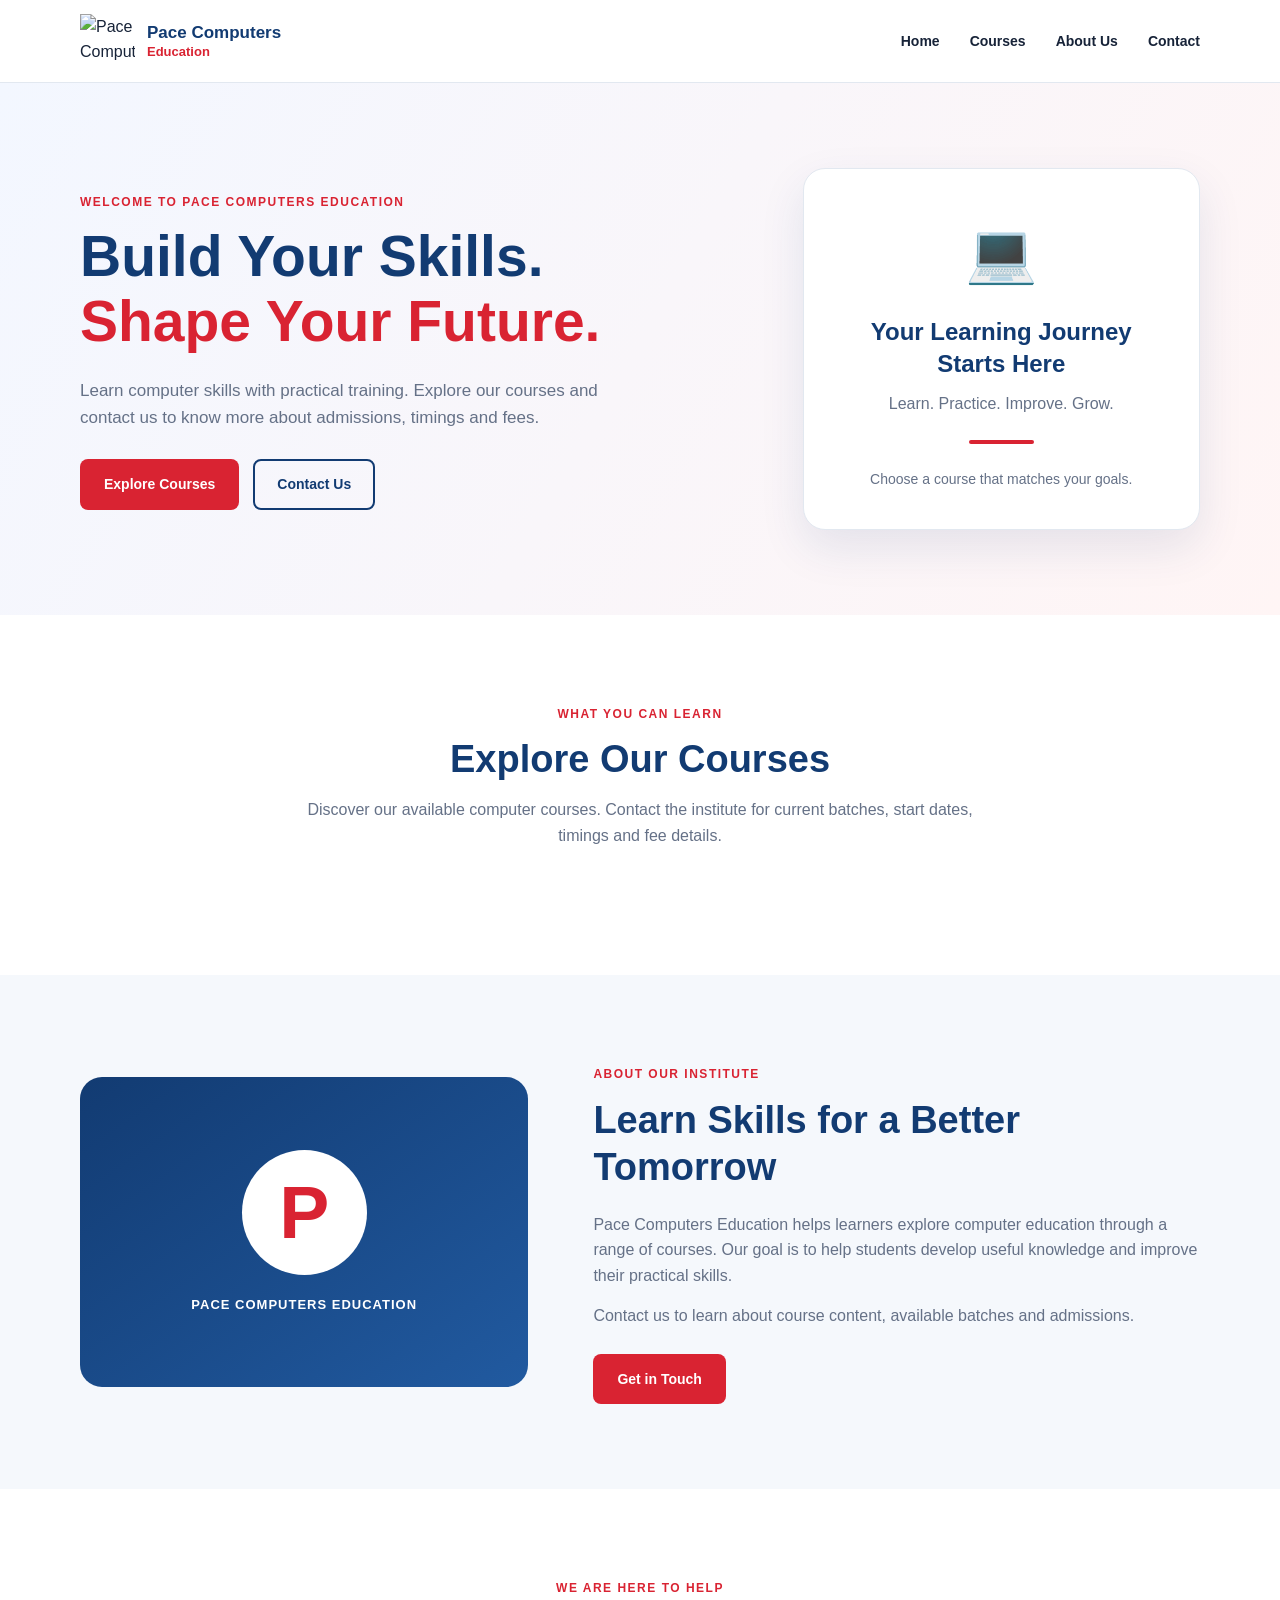
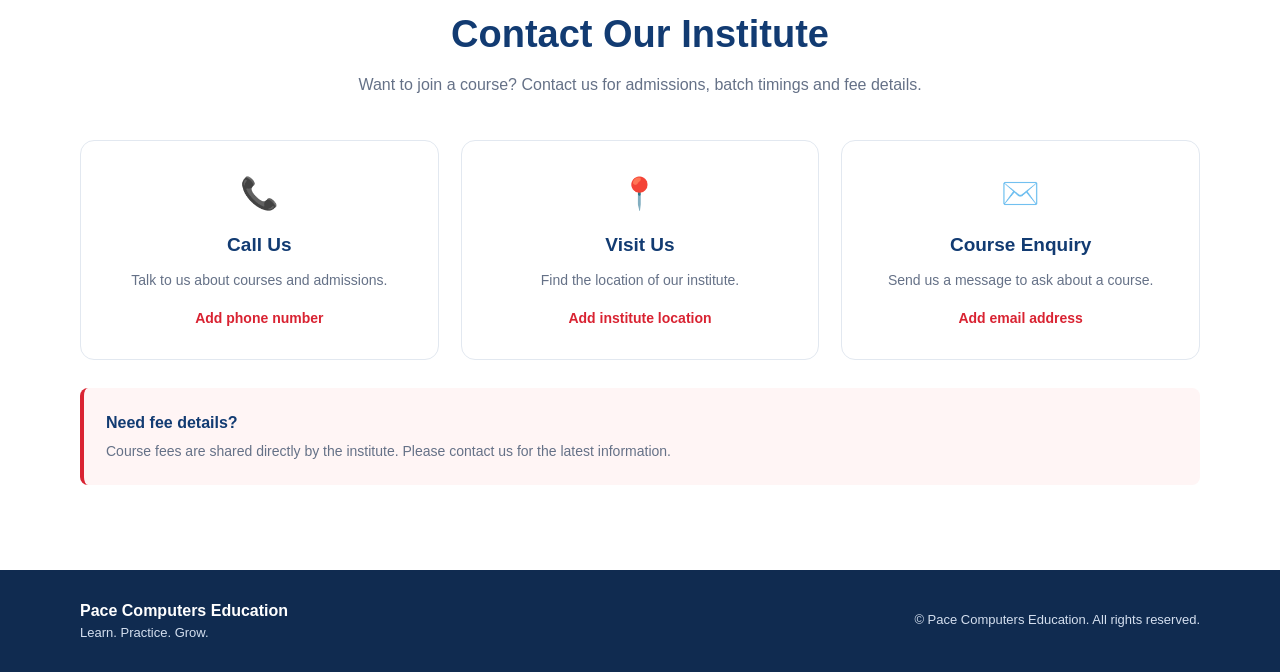
==== index.html @ d5158ed2 "Add Pace Computers Education website" ====
<!DOCTYPE html>
<html lang="en">
<head>
    <meta charset="UTF-8">
    <meta name="viewport" content="width=device-width, initial-scale=1.0">
    <meta name="description" content="Explore computer courses at Pace Computers Education. Contact us for course timings, admissions and fee details.">
    <title>Pace Computers Education | Learn. Practice. Grow.</title>
    <link rel="stylesheet" href="pace-design.css">
<script src="https://cdn.jsdelivr.net/npm/@supabase/supabase-js@2"></script>
<script src="pace-main.js" defer></script></head>
<body>

    <!-- Header -->
    <header class="site-header">
        <div class="container header-content">
            <a href="#home" class="brand">
                <img src="images/pace-logo.png"
                     alt="Pace Computers Education logo"
                     class="brand-logo">
                <span class="brand-name">
                    <strong>Pace Computers</strong>
                    <small>Education</small>
                </span>
            </a>

            <button class="menu-toggle"
                    id="menuToggle"
                    aria-label="Open navigation menu"
                    aria-expanded="false"
                    aria-controls="mainNav">
                ☰
            </button>

            <nav class="main-nav" id="mainNav">
                <a href="#home">Home</a>
                <a href="#courses">Courses</a>
                <a href="#about">About Us</a>
                <a href="#contact">Contact</a>
            </nav>
        </div>
    </header>

    <main>
        <!-- Hero Section -->
        <section class="hero" id="home">
            <div class="container hero-content">
                <div class="hero-text">
                    <span class="eyebrow">WELCOME TO PACE COMPUTERS EDUCATION</span>
                    <h1>Build Your Skills.<br><span>Shape Your Future.</span></h1>
                    <p>
                        Learn computer skills with practical training.
                        Explore our courses and contact us to know more
                        about admissions, timings and fees.
                    </p>

                    <div class="hero-actions">
                        <a href="#courses" class="btn btn-primary">
                            Explore Courses
                        </a>
                        <a href="#contact" class="btn btn-outline">
                            Contact Us
                        </a>
                    </div>
                </div>

                <div class="hero-card">
                    <div class="hero-icon">💻</div>
                    <h2>Your Learning Journey Starts Here</h2>
                    <p>Learn. Practice. Improve. Grow.</p>
                    <div class="hero-card-line"></div>
                    <p class="hero-card-note">
                        Choose a course that matches your goals.
                    </p>
                </div>
            </div>
        </section>

        <!-- Courses Section -->
        <section class="section courses-section" id="courses">
            <div class="container">
                <div class="section-heading">
                    <span class="eyebrow">WHAT YOU CAN LEARN</span>
                    <h2>Explore Our Courses</h2>
                    <p>
                        Discover our available computer courses.
                        Contact the institute for current batches,
                        start dates, timings and fee details.
                    </p>
                </div>

                <div class="course-grid" id="courseGrid">
                    <!-- Course cards are generated by pace-main.js -->
                </div>
            </div>
        </section>

        <!-- About Section -->
        <section class="section about-section" id="about">
            <div class="container about-content">
                <div class="about-visual">
                    <div class="about-symbol">P</div>
                    <span>PACE COMPUTERS EDUCATION</span>
                </div>

                <div class="about-text">
                    <span class="eyebrow">ABOUT OUR INSTITUTE</span>
                    <h2>Learn Skills for a Better Tomorrow</h2>
                    <p>
                        Pace Computers Education helps learners explore
                        computer education through a range of courses.
                        Our goal is to help students develop useful
                        knowledge and improve their practical skills.
                    </p>
                    <p>
                        Contact us to learn about course content,
                        available batches and admissions.
                    </p>
                    <a href="#contact" class="btn btn-primary">
                        Get in Touch
                    </a>
                </div>
            </div>
        </section>

        <!-- Contact Section -->
        <section class="section contact-section" id="contact">
            <div class="container">
                <div class="section-heading">
                    <span class="eyebrow">WE ARE HERE TO HELP</span>
                    <h2>Contact Our Institute</h2>
                    <p>
                        Want to join a course? Contact us for admissions,
                        batch timings and fee details.
                    </p>
                </div>

                <div class="contact-grid">
                    <article class="contact-card">
                        <div class="contact-icon">📞</div>
                        <h3>Call Us</h3>
                        <p>Talk to us about courses and admissions.</p>
                        <a id="phoneLink" href="#contact">Add phone number</a>
                    </article>

                    <article class="contact-card">
                        <div class="contact-icon">📍</div>
                        <h3>Visit Us</h3>
                        <p>Find the location of our institute.</p>
                        <a id="locationLink" href="#contact">Add institute location</a>
                    </article>

                    <article class="contact-card">
                        <div class="contact-icon">✉️</div>
                        <h3>Course Enquiry</h3>
                        <p>Send us a message to ask about a course.</p>
                        <a id="emailLink" href="#contact">Add email address</a>
                    </article>
                </div>

                <div class="contact-note">
                    <strong>Need fee details?</strong>
                    <p>
                        Course fees are shared directly by the institute.
                        Please contact us for the latest information.
                    </p>
                </div>
            </div>
        </section>
    </main>

    <!-- Footer -->
    <footer class="site-footer">
        <div class="container footer-content">
            <div>
                <strong>Pace Computers Education</strong>
                <p>Learn. Practice. Grow.</p>
            </div>

            <p class="copyright">
                &copy; <span id="currentYear"></span>
                Pace Computers Education. All rights reserved.
            </p>
        </div>
    </footer>

</body>
</html>
---- pace-design.css ----
/* General styles */
:root {
    --pace-red: #d92332;
    --pace-blue: #123b72;
    --pace-dark: #172338;
    --pace-light: #f5f8fc;
    --pace-white: #ffffff;
    --pace-muted: #657187;
    --pace-border: #e2e8f0;
}

* {
    margin: 0;
    padding: 0;
    box-sizing: border-box;
}

html {
    scroll-behavior: smooth;
    scroll-padding-top: 90px;
}

body {
    font-family: Arial, Helvetica, sans-serif;
    color: var(--pace-dark);
    background: var(--pace-white);
    line-height: 1.6;
}

a {
    color: inherit;
    text-decoration: none;
}

button,
a {
    -webkit-tap-highlight-color: transparent;
}

button {
    font: inherit;
}

.container {
    width: min(1120px, 90%);
    margin: 0 auto;
}

.section {
    padding: 85px 0;
}

.eyebrow {
    display: inline-block;
    color: var(--pace-red);
    font-size: 12px;
    font-weight: 800;
    letter-spacing: 1.5px;
    margin-bottom: 12px;
}

/* Header */
.site-header {
    background: var(--pace-white);
    position: sticky;
    top: 0;
    z-index: 100;
    border-bottom: 1px solid var(--pace-border);
}

.header-content {
    min-height: 82px;
    display: flex;
    justify-content: space-between;
    align-items: center;
    gap: 24px;
}

.brand {
    display: flex;
    align-items: center;
    gap: 12px;
}

.brand-logo {
    width: 55px;
    height: 55px;
    object-fit: contain;
}

.brand-name {
    display: flex;
    flex-direction: column;
    line-height: 1.3;
}

.brand-name strong {
    color: var(--pace-blue);
    font-size: 17px;
}

.brand-name small {
    color: var(--pace-red);
    font-size: 13px;
    font-weight: 700;
}

.main-nav {
    display: flex;
    align-items: center;
    gap: 30px;
}

.main-nav a {
    font-size: 14px;
    font-weight: 700;
    transition: color 0.2s;
}

.main-nav a:hover {
    color: var(--pace-red);
}

.menu-toggle {
    display: none;
    border: none;
    background: var(--pace-light);
    color: var(--pace-blue);
    border-radius: 8px;
    padding: 8px 12px;
    cursor: pointer;
    font-size: 23px;
}

/* Hero section */
.hero {
    background: linear-gradient(120deg, #f3f7ff, #fff5f5);
    padding: 85px 0;
    overflow: hidden;
}

.hero-content {
    display: grid;
    grid-template-columns: 1.25fr 0.75fr;
    align-items: center;
    gap: 60px;
}

.hero-text h1 {
    font-size: clamp(36px, 5vw, 57px);
    line-height: 1.15;
    margin-bottom: 22px;
    color: var(--pace-blue);
}

.hero-text h1 span {
    color: var(--pace-red);
}

.hero-text > p {
    max-width: 570px;
    color: var(--pace-muted);
    font-size: 17px;
    margin-bottom: 28px;
}

.hero-actions {
    display: flex;
    flex-wrap: wrap;
    gap: 14px;
}

.btn {
    display: inline-block;
    border: 2px solid transparent;
    border-radius: 8px;
    padding: 12px 22px;
    font-weight: 700;
    font-size: 14px;
    text-align: center;
    transition: transform 0.2s, background 0.2s;
}

.btn:hover {
    transform: translateY(-2px);
}

.btn-primary {
    background: var(--pace-red);
    color: var(--pace-white);
}

.btn-primary:hover {
    background: #b81d2a;
}

.btn-outline {
    color: var(--pace-blue);
    border-color: var(--pace-blue);
    background: transparent;
}

.btn-outline:hover {
    background: var(--pace-blue);
    color: var(--pace-white);
}

.hero-card {
    background: var(--pace-white);
    border: 1px solid var(--pace-border);
    border-radius: 22px;
    padding: 38px 30px;
    text-align: center;
    box-shadow: 0 18px 45px rgba(18, 59, 114, 0.10);
}

.hero-icon {
    font-size: 58px;
    margin-bottom: 16px;
}

.hero-card h2 {
    font-size: 24px;
    color: var(--pace-blue);
    margin-bottom: 10px;
    line-height: 1.35;
}

.hero-card > p {
    color: var(--pace-muted);
}

.hero-card-line {
    height: 4px;
    width: 65px;
    border-radius: 5px;
    background: var(--pace-red);
    margin: 24px auto;
}

.hero-card .hero-card-note {
    font-size: 14px;
}

/* Section headings */
.section-heading {
    text-align: center;
    max-width: 690px;
    margin: 0 auto 42px;
}

.section-heading h2,
.about-text h2 {
    color: var(--pace-blue);
    font-size: clamp(28px, 4vw, 38px);
    line-height: 1.25;
    margin-bottom: 14px;
}

.section-heading > p,
.about-text > p {
    color: var(--pace-muted);
}

/* Course cards */
.courses-section {
    background: var(--pace-white);
}

.course-grid {
    display: grid;
    grid-template-columns: repeat(3, minmax(0, 1fr));
    gap: 22px;
}

.course-card {
    background: var(--pace-white);
    border: 1px solid var(--pace-border);
    border-radius: 14px;
    padding: 25px;
    display: flex;
    flex-direction: column;
    align-items: flex-start;
    min-height: 250px;
    transition: transform 0.2s, box-shadow 0.2s;
}

.course-card:hover {
    transform: translateY(-5px);
    box-shadow: 0 12px 28px rgba(18, 59, 114, 0.09);
}

.course-symbol {
    width: 54px;
    height: 54px;
    border-radius: 13px;
    background: #edf3ff;
    color: var(--pace-blue);
    display: flex;
    align-items: center;
    justify-content: center;
    font-size: 15px;
    font-weight: 800;
    margin-bottom: 18px;
    overflow-wrap: anywhere;
}

.course-card h3 {
    color: var(--pace-blue);
    font-size: 19px;
    margin-bottom: 8px;
}

.course-card p {
    color: var(--pace-muted);
    font-size: 14px;
    margin-bottom: 14px;
}

.course-meta {
    color: var(--pace-red);
    font-size: 13px;
    font-weight: 700;
    margin-bottom: 18px;
}

.course-card .course-link {
    margin-top: auto;
    color: var(--pace-blue);
    font-size: 14px;
    font-weight: 800;
}

.course-card .course-link:hover {
    color: var(--pace-red);
}

/* About section */
.about-section {
    background: var(--pace-light);
}

.about-content {
    display: grid;
    grid-template-columns: 0.85fr 1.15fr;
    gap: 65px;
    align-items: center;
}

.about-visual {
    min-height: 310px;
    background: linear-gradient(145deg, var(--pace-blue), #215aa0);
    border-radius: 22px;
    color: var(--pace-white);
    display: flex;
    flex-direction: column;
    align-items: center;
    justify-content: center;
    padding: 30px;
    text-align: center;
}

.about-symbol {
    width: 125px;
    height: 125px;
    border-radius: 50%;
    background: var(--pace-white);
    color: var(--pace-red);
    display: flex;
    align-items: center;
    justify-content: center;
    font-size: 75px;
    font-weight: 900;
    margin-bottom: 20px;
}

.about-visual > span {
    font-size: 13px;
    font-weight: 800;
    letter-spacing: 1px;
}

.about-text h2 {
    margin-bottom: 20px;
}

.about-text > p {
    margin-bottom: 15px;
}

.about-text .btn {
    margin-top: 10px;
}

/* Contact section */
.contact-section {
    background: var(--pace-white);
}

.contact-grid {
    display: grid;
    grid-template-columns: repeat(3, minmax(0, 1fr));
    gap: 22px;
}

.contact-card {
    text-align: center;
    border: 1px solid var(--pace-border);
    border-radius: 14px;
    padding: 28px 20px;
}

.contact-icon {
    font-size: 31px;
    margin-bottom: 12px;
}

.contact-card h3 {
    color: var(--pace-blue);
    font-size: 19px;
    margin-bottom: 8px;
}

.contact-card p {
    color: var(--pace-muted);
    font-size: 14px;
    margin-bottom: 14px;
}

.contact-card a {
    display: inline-block;
    color: var(--pace-red);
    font-size: 14px;
    font-weight: 700;
    overflow-wrap: anywhere;
}

.contact-note {
    margin-top: 28px;
    padding: 22px;
    background: #fff5f5;
    border-left: 4px solid var(--pace-red);
    border-radius: 8px;
}

.contact-note strong {
    color: var(--pace-blue);
}

.contact-note p {
    color: var(--pace-muted);
    font-size: 14px;
    margin-top: 5px;
}

/* Footer */
.site-footer {
    background: #102b50;
    color: var(--pace-white);
    padding: 28px 0;
}

.footer-content {
    display: flex;
    justify-content: space-between;
    align-items: center;
    gap: 20px;
}

.footer-content strong {
    font-size: 16px;
}

.footer-content p {
    color: #d4dfef;
    font-size: 13px;
}

.copyright {
    text-align: right;
}

/* Tablet and mobile screens */
@media (max-width: 850px) {
    .hero-content {
        grid-template-columns: 1fr 0.8fr;
        gap: 30px;
    }

    .course-grid {
        grid-template-columns: repeat(2, minmax(0, 1fr));
    }

    .about-content {
        gap: 35px;
    }

    .main-nav {
        gap: 18px;
    }
}

@media (max-width: 650px) {
    .header-content {
        min-height: 72px;
    }

    .brand-logo {
        width: 45px;
        height: 45px;
    }

    .brand-name strong {
        font-size: 15px;
    }

    .menu-toggle {
        display: block;
    }

    .main-nav {
        display: none;
        position: absolute;
        top: 100%;
        left: 0;
        right: 0;
        background: var(--pace-white);
        padding: 18px 5%;
        border-bottom: 1px solid var(--pace-border);
        box-shadow: 0 10px 18px rgba(0, 0, 0, 0.05);
        flex-direction: column;
        align-items: flex-start;
        gap: 18px;
    }

    .main-nav.open {
        display: flex;
    }

    .hero {
        padding: 58px 0;
    }

    .hero-content,
    .about-content {
        grid-template-columns: 1fr;
    }

    .hero-card {
        padding: 30px 22px;
    }

    .section {
        padding: 60px 0;
    }

    .course-grid,
    .contact-grid {
        grid-template-columns: 1fr;
    }

    .course-card {
        min-height: auto;
    }

    .about-visual {
        min-height: 250px;
    }

    .footer-content {
        flex-direction: column;
        align-items: flex-start;
    }

    .copyright {
        text-align: left;
    }
}

@media (prefers-reduced-motion: reduce) {
    html {
        scroll-behavior: auto;
    }

    *,
    *::before,
    *::after {
        transition-duration: 0.01ms !important;
    }
}
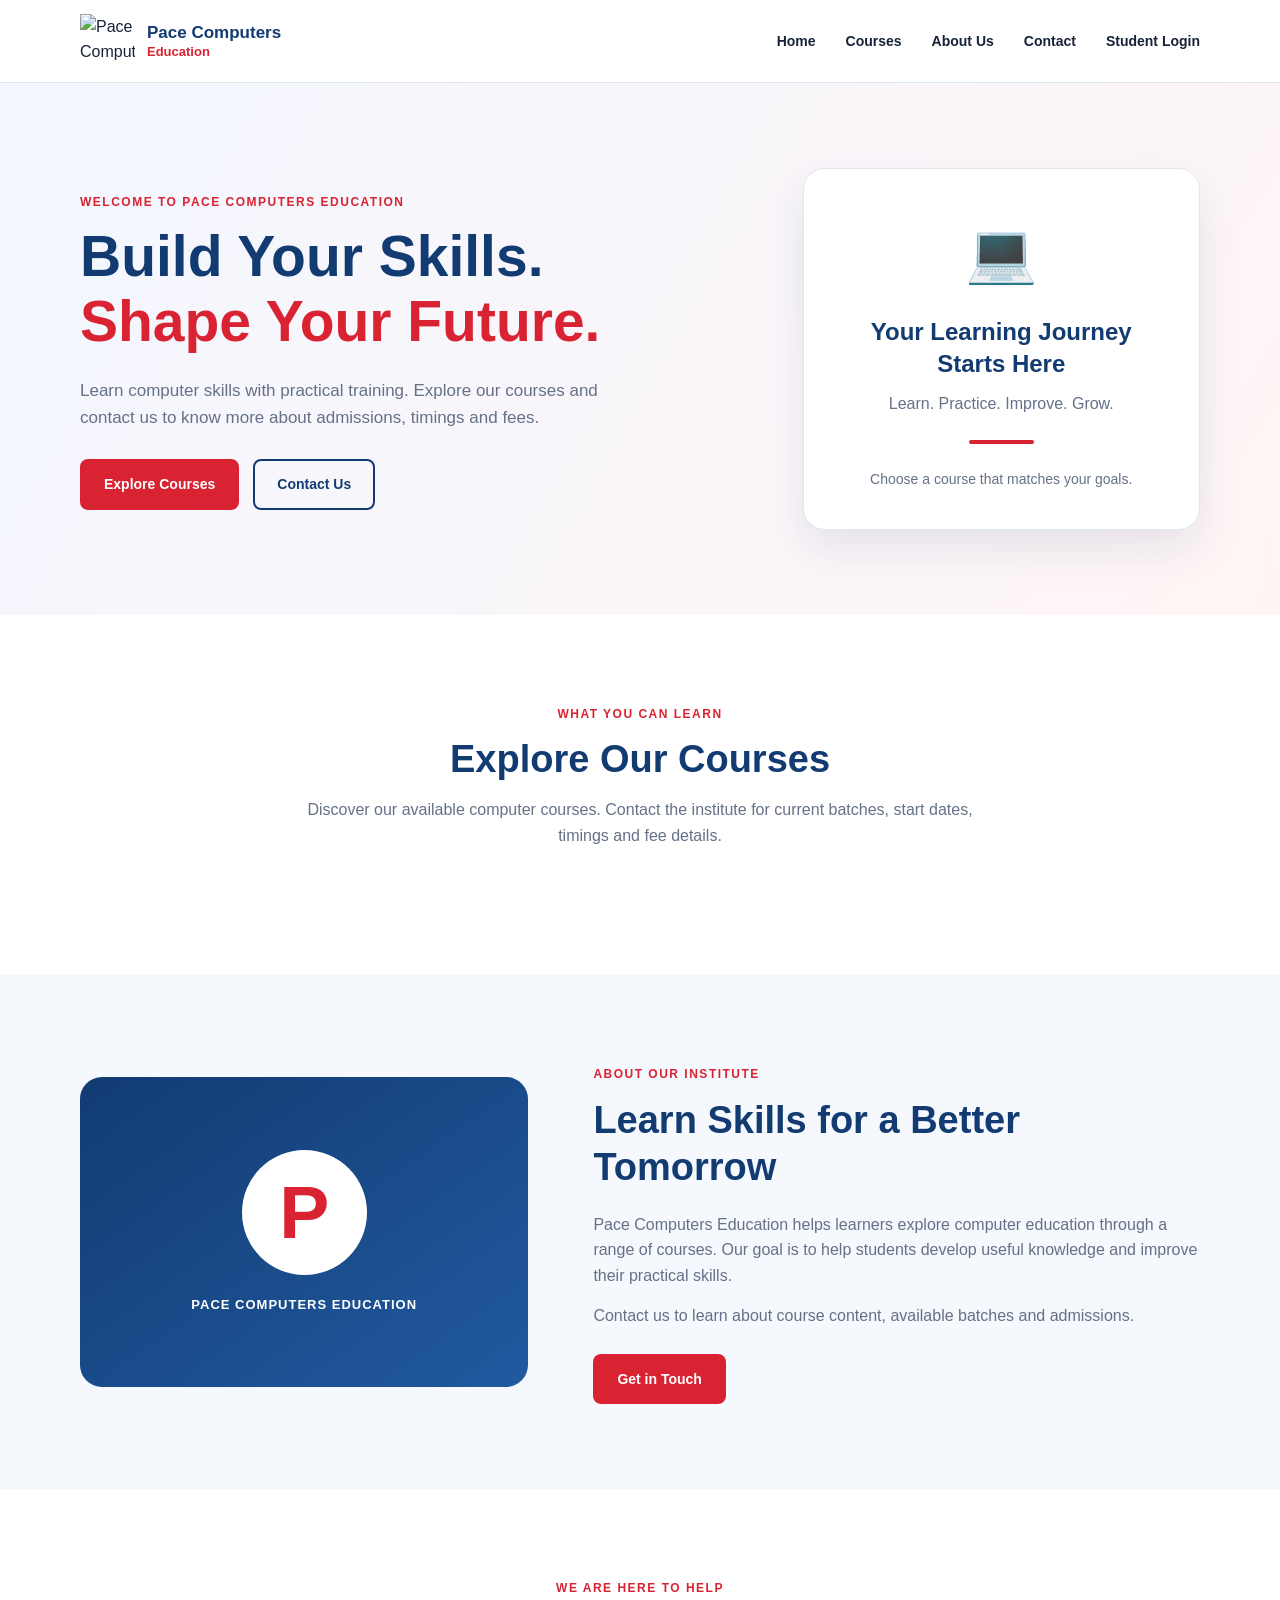
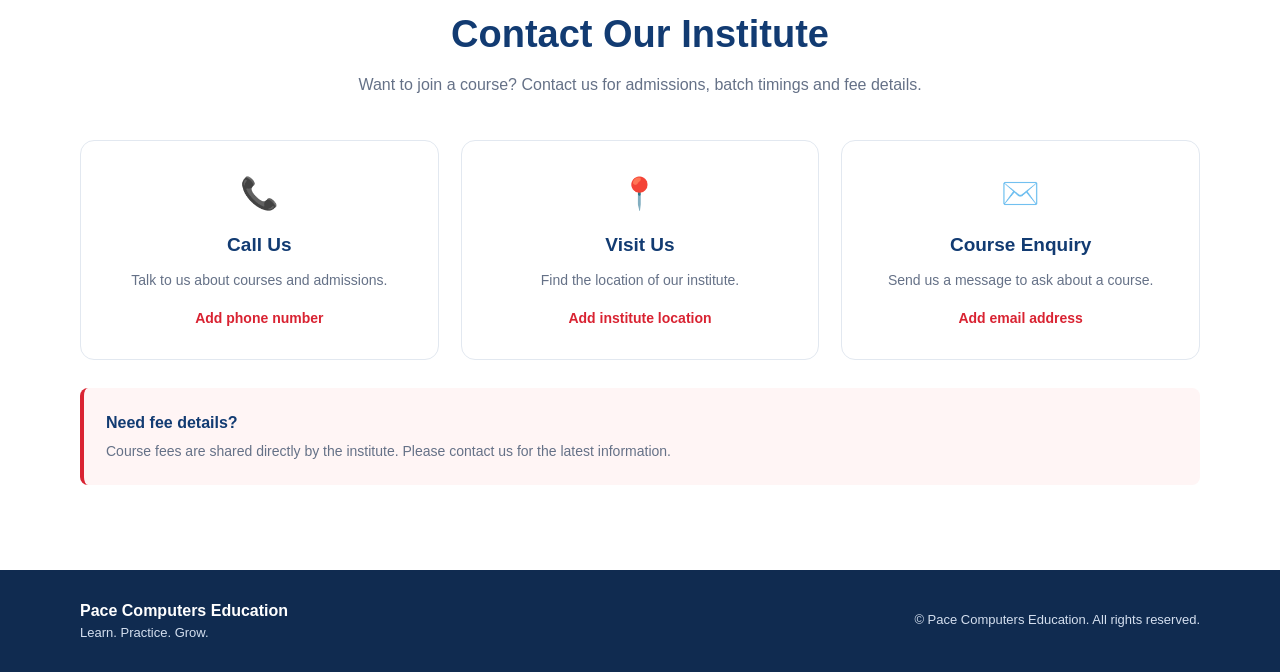
==== commit f9c8504b: "Publish student login and dashboard pages" ====
--- a/index.html
+++ b/index.html
@@ -37,6 +37,8 @@
                 <a href="#courses">Courses</a>
                 <a href="#about">About Us</a>
                 <a href="#contact">Contact</a>
+                <a href="pace-student-login.html">Student Login</a>
+
             </nav>
         </div>
     </header>
